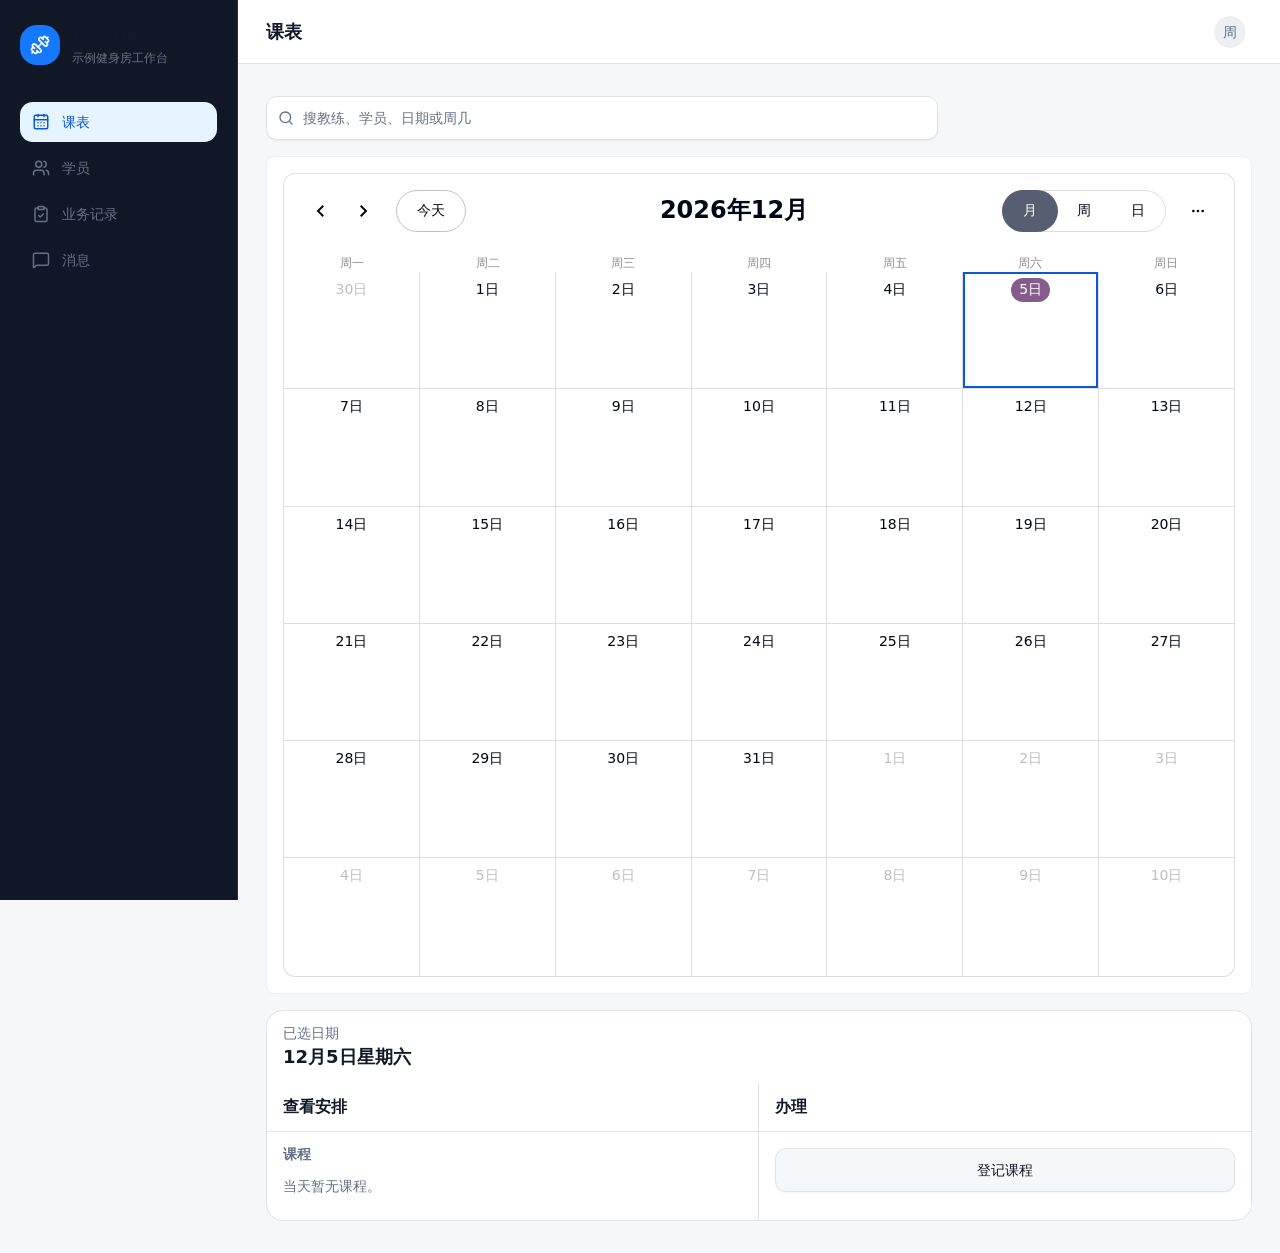
==== demo/index.html @ ef3ec922 "Show verification as the course status" ====
<!doctype html>
<html lang="zh-CN">
  <head>
    <meta charset="utf-8">
    <meta name="viewport" content="width=device-width, initial-scale=1">
    <meta name="description" content="在示例健身房试用 Gymora。切换管理员、教练与学员，体验购课、审批、完课与扣次。">
    <meta http-equiv="Content-Security-Policy" content="default-src 'self'; script-src 'self'; style-src 'self' 'unsafe-inline'; img-src 'self' data: blob:; connect-src 'none'; object-src 'none'; base-uri 'none'; form-action 'none'">
    <title>Gymora 在线演示</title>
    <script type="module" crossorigin src="./assets/index-BoL3l6eI.js"></script>
    <link rel="stylesheet" crossorigin href="./assets/index-kdmTc8fs.css">
  </head>
  <body>
    <div id="root"></div>
  </body>
</html>
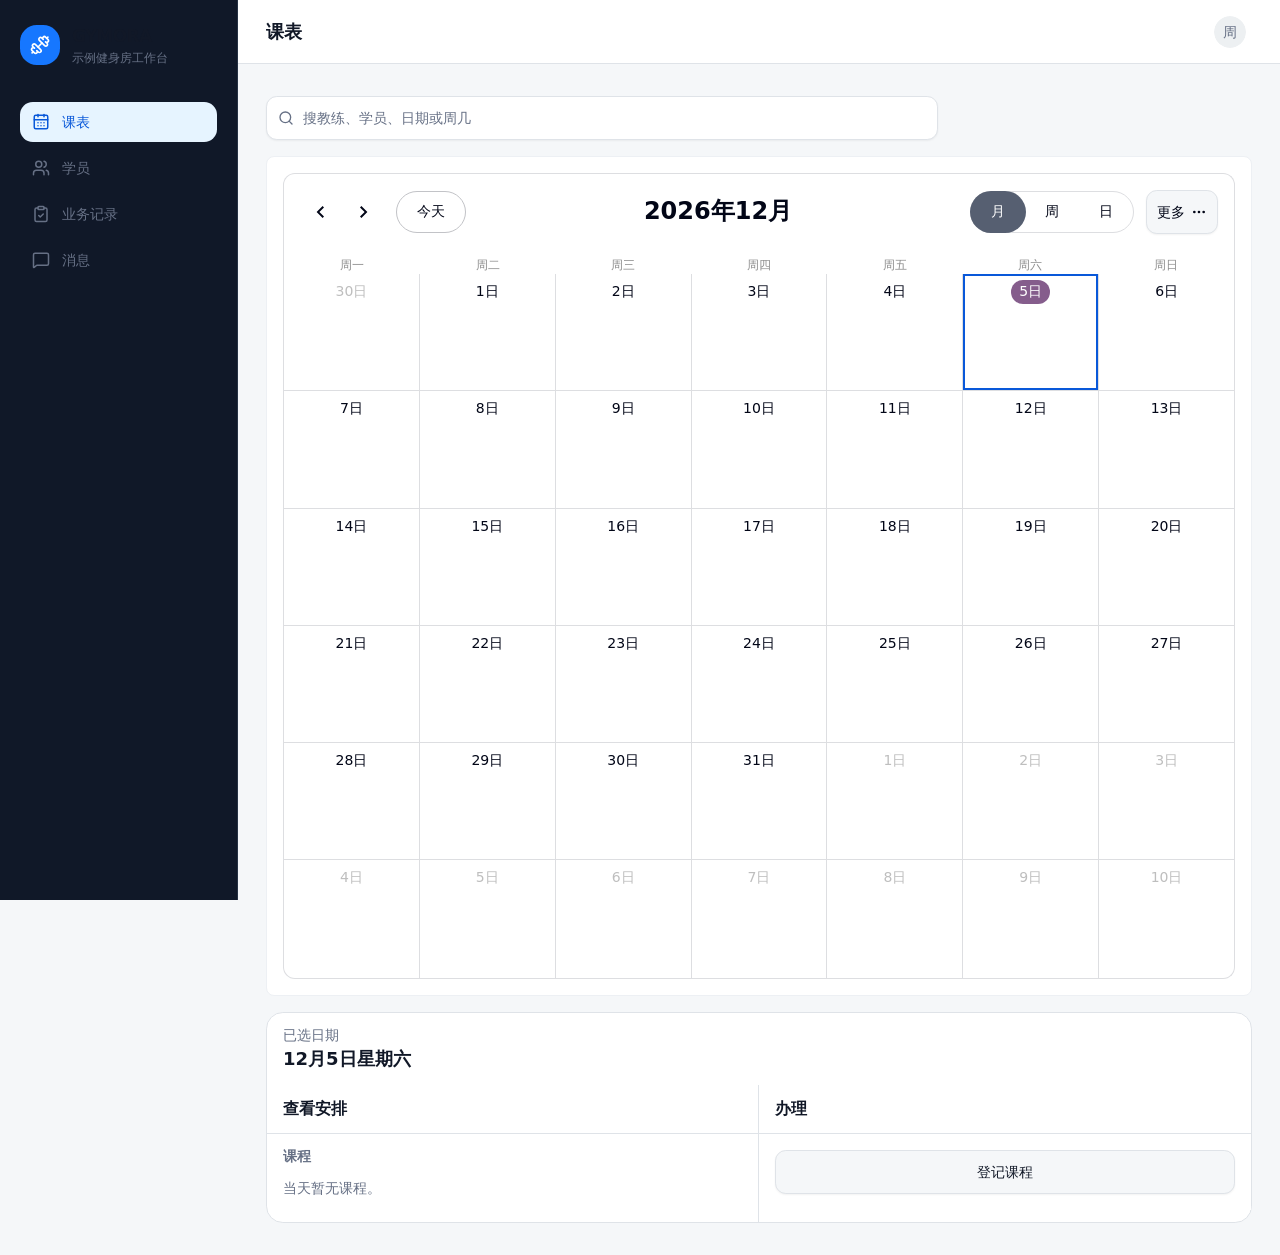
==== commit 641d1fd5: "Clarify actions and course verification in the Gymora demo" ====
--- a/demo/index.html
+++ b/demo/index.html
@@ -6,8 +6,8 @@
     <meta name="description" content="在示例健身房试用 Gymora。切换管理员、教练与学员，体验购课、审批、完课与扣次。">
     <meta http-equiv="Content-Security-Policy" content="default-src 'self'; script-src 'self'; style-src 'self' 'unsafe-inline'; img-src 'self' data: blob:; connect-src 'none'; object-src 'none'; base-uri 'none'; form-action 'none'">
     <title>Gymora 在线演示</title>
-    <script type="module" crossorigin src="./assets/index-BoL3l6eI.js"></script>
-    <link rel="stylesheet" crossorigin href="./assets/index-kdmTc8fs.css">
+    <script type="module" crossorigin src="./assets/index-DGCoyj-R.js"></script>
+    <link rel="stylesheet" crossorigin href="./assets/index-BNY5u4TQ.css">
   </head>
   <body>
     <div id="root"></div>
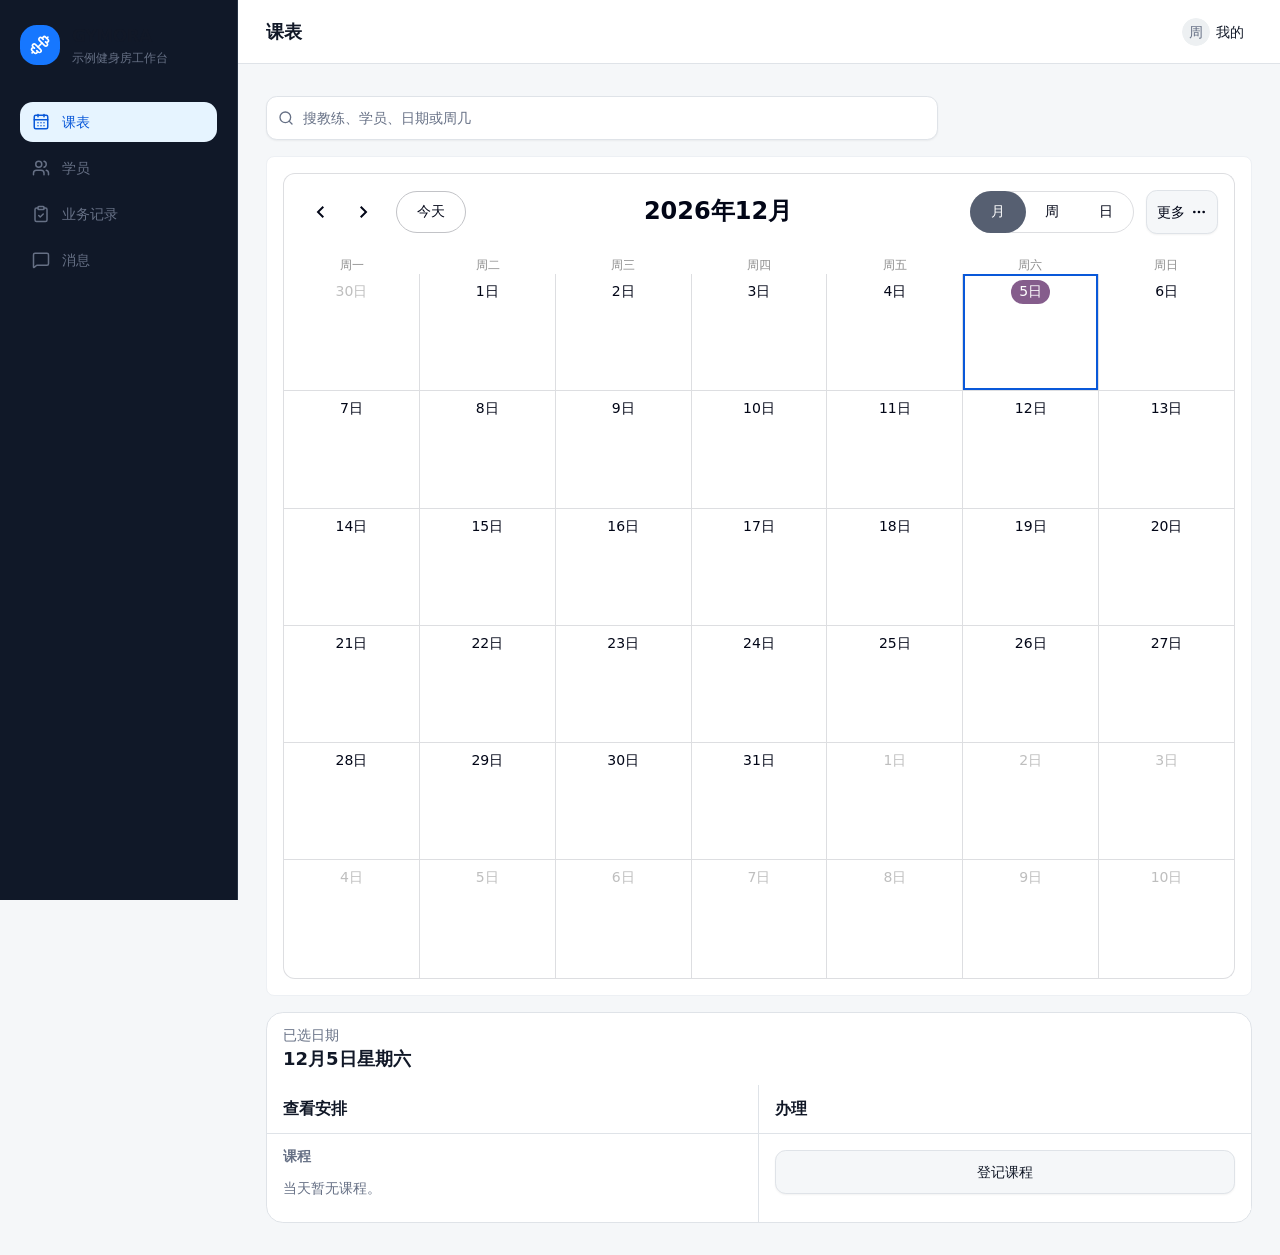
==== commit 09a613b2: "Fix mobile scheduling clarity and purchase verification" ====
--- a/demo/index.html
+++ b/demo/index.html
@@ -6,8 +6,8 @@
     <meta name="description" content="在示例健身房试用 Gymora。切换管理员、教练与学员，体验购课、审批、完课与扣次。">
     <meta http-equiv="Content-Security-Policy" content="default-src 'self'; script-src 'self'; style-src 'self' 'unsafe-inline'; img-src 'self' data: blob:; connect-src 'none'; object-src 'none'; base-uri 'none'; form-action 'none'">
     <title>Gymora 在线演示</title>
-    <script type="module" crossorigin src="./assets/index-DGCoyj-R.js"></script>
-    <link rel="stylesheet" crossorigin href="./assets/index-BNY5u4TQ.css">
+    <script type="module" crossorigin src="./assets/index-C04TBpEE.js"></script>
+    <link rel="stylesheet" crossorigin href="./assets/index-CX_V5OK6.css">
   </head>
   <body>
     <div id="root"></div>
